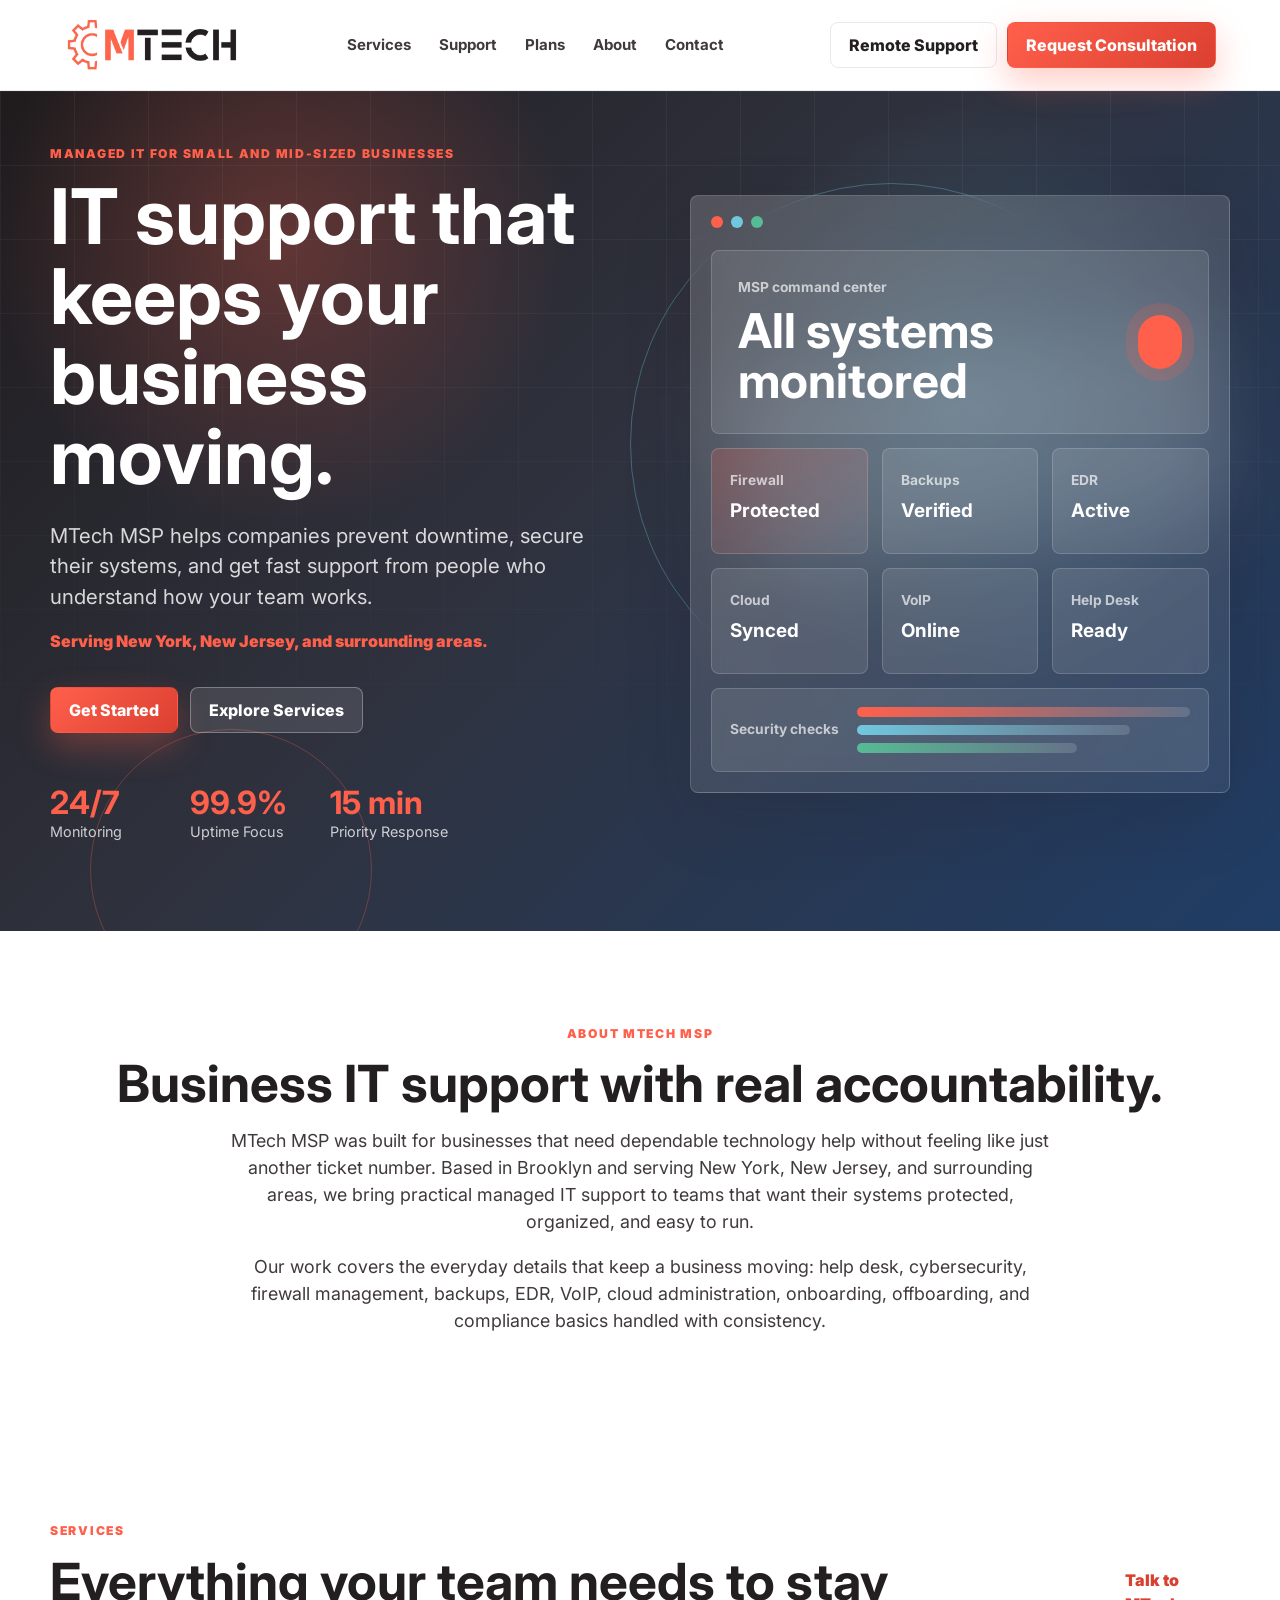
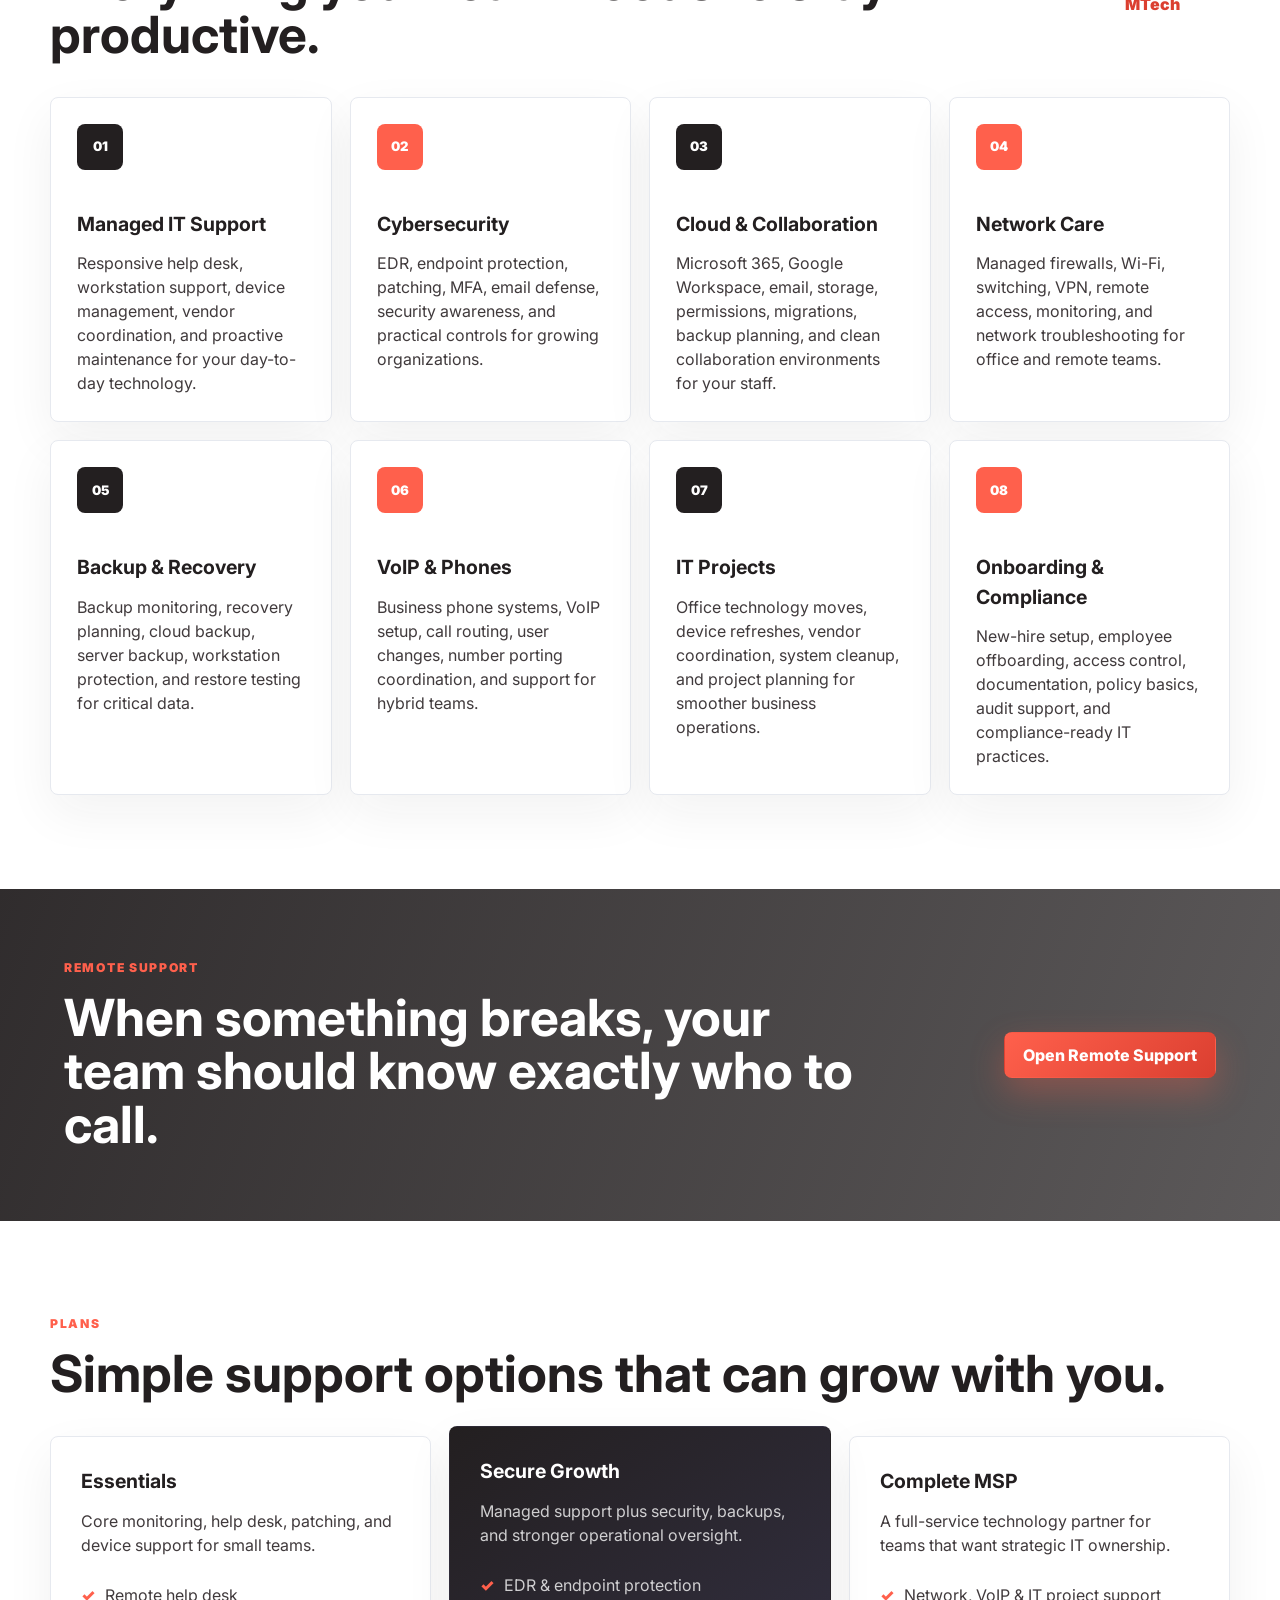
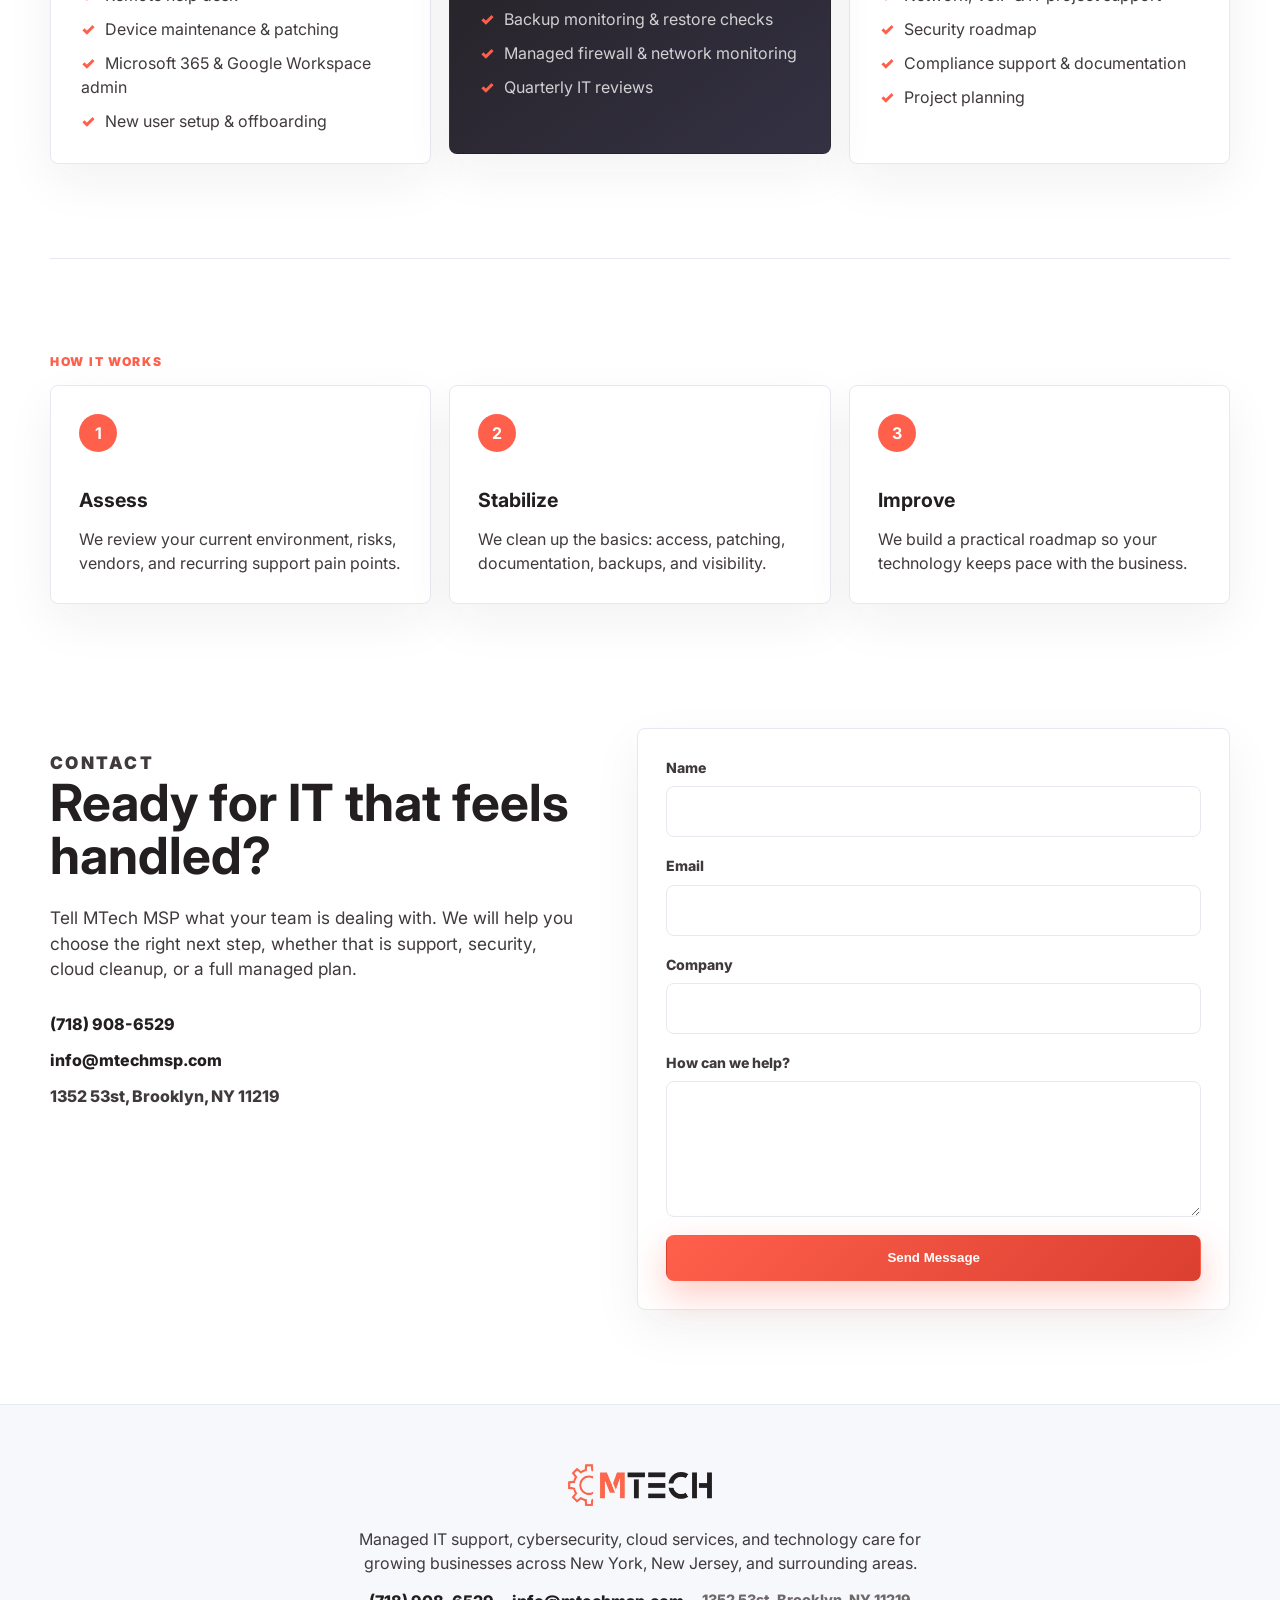
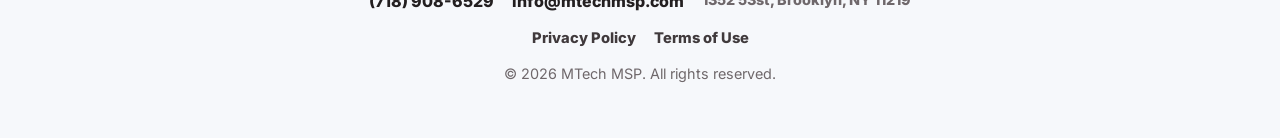
==== index.html @ f7e315ed "Launch MTech MSP website" ====
<!doctype html>
<html lang="en">
  <head>
    <meta charset="utf-8">
    <meta name="viewport" content="width=device-width, initial-scale=1">
    <meta name="description" content="MTech MSP provides managed IT support, cybersecurity, firewall management, backup, EDR, VoIP, cloud services, onboarding, offboarding, and compliance support for businesses in New York, New Jersey, and surrounding areas.">
    <title>MTech MSP | Managed IT Support</title>
    <link rel="icon" href="favicon.ico" sizes="any">
    <link rel="icon" type="image/png" href="assets/favicon.png">
    <link rel="preconnect" href="https://fonts.googleapis.com">
    <link rel="preconnect" href="https://fonts.gstatic.com" crossorigin>
    <link href="https://fonts.googleapis.com/css2?family=Inter:wght@400;500;600;700;800&display=swap" rel="stylesheet">
    <link rel="stylesheet" href="styles.css">
  </head>
  <body>
    <header class="site-header">
      <a class="brand" href="#top" aria-label="MTech MSP home">
        <img src="assets/mtech-logo-transparent.png" alt="MTech MSP logo">
      </a>
      <button class="nav-toggle" type="button" aria-label="Open navigation" aria-expanded="false">
        <span></span>
        <span></span>
        <span></span>
      </button>
      <nav class="site-nav" aria-label="Main navigation">
        <a href="#services">Services</a>
        <a href="#support">Support</a>
        <a href="#plans">Plans</a>
        <a href="#about">About</a>
        <a href="#contact">Contact</a>
      </nav>
      <div class="header-actions">
        <a class="button button-ghost" href="https://mtechmsp.screenconnect.com/" target="_blank" rel="noopener">Remote Support</a>
        <a class="button button-primary" href="#contact">Request Consultation</a>
      </div>
    </header>

    <main id="top">
      <section class="hero">
        <div class="hero-grid" aria-hidden="true"></div>
        <div class="hero-inner">
          <div class="hero-copy">
            <p class="eyebrow">Managed IT for small and mid-sized businesses</p>
            <h1>IT support that keeps your business moving.</h1>
            <p class="hero-text">MTech MSP helps companies prevent downtime, secure their systems, and get fast support from people who understand how your team works.</p>
            <p class="service-area">Serving New York, New Jersey, and surrounding areas.</p>
            <div class="hero-actions">
              <a class="button button-primary" href="#contact">Get Started</a>
              <a class="button button-secondary" href="#services">Explore Services</a>
            </div>
            <div class="hero-stats" aria-label="MTech service highlights">
              <div>
                <strong>24/7</strong>
                <span>Monitoring</span>
              </div>
              <div>
                <strong>99.9%</strong>
                <span>Uptime Focus</span>
              </div>
              <div>
                <strong>15 min</strong>
                <span>Priority Response</span>
              </div>
            </div>
          </div>

          <div class="hero-visual" aria-label="MTech MSP command center">
            <div class="screen">
              <div class="screen-top">
                <span></span>
                <span></span>
                <span></span>
              </div>
              <div class="command-header">
                <div>
                  <p>MSP command center</p>
                  <strong>All systems monitored</strong>
                </div>
                <span class="command-pulse" aria-hidden="true"></span>
              </div>
              <div class="command-grid">
                <div class="command-tile is-secure">
                  <span>Firewall</span>
                  <strong>Protected</strong>
                </div>
                <div class="command-tile">
                  <span>Backups</span>
                  <strong>Verified</strong>
                </div>
                <div class="command-tile">
                  <span>EDR</span>
                  <strong>Active</strong>
                </div>
                <div class="command-tile">
                  <span>Cloud</span>
                  <strong>Synced</strong>
                </div>
                <div class="command-tile">
                  <span>VoIP</span>
                  <strong>Online</strong>
                </div>
                <div class="command-tile">
                  <span>Help Desk</span>
                  <strong>Ready</strong>
                </div>
              </div>
              <div class="command-footer">
                <span>Security checks</span>
                <div class="command-bars" aria-hidden="true">
                  <i></i>
                  <i></i>
                  <i></i>
                </div>
              </div>
            </div>
          </div>
        </div>
      </section>

      <section class="intro" id="about">
        <div class="section-kicker">About MTech MSP</div>
        <h2>Business IT support with real accountability.</h2>
        <p>MTech MSP was built for businesses that need dependable technology help without feeling like just another ticket number. Based in Brooklyn and serving New York, New Jersey, and surrounding areas, we bring practical managed IT support to teams that want their systems protected, organized, and easy to run.</p>
        <p>Our work covers the everyday details that keep a business moving: help desk, cybersecurity, firewall management, backups, EDR, VoIP, cloud administration, onboarding, offboarding, and compliance basics handled with consistency.</p>
      </section>

      <section class="services" id="services">
        <div class="section-heading">
          <div>
            <p class="section-kicker">Services</p>
            <h2>Everything your team needs to stay productive.</h2>
          </div>
          <a class="text-link" href="#contact">Talk to MTech</a>
        </div>
        <div class="service-grid">
          <article class="service-card">
            <span class="icon">01</span>
            <h3>Managed IT Support</h3>
            <p>Responsive help desk, workstation support, device management, vendor coordination, and proactive maintenance for your day-to-day technology.</p>
          </article>
          <article class="service-card">
            <span class="icon">02</span>
            <h3>Cybersecurity</h3>
            <p>EDR, endpoint protection, patching, MFA, email defense, security awareness, and practical controls for growing organizations.</p>
          </article>
          <article class="service-card">
            <span class="icon">03</span>
            <h3>Cloud & Collaboration</h3>
            <p>Microsoft 365, Google Workspace, email, storage, permissions, migrations, backup planning, and clean collaboration environments for your staff.</p>
          </article>
          <article class="service-card">
            <span class="icon">04</span>
            <h3>Network Care</h3>
            <p>Managed firewalls, Wi-Fi, switching, VPN, remote access, monitoring, and network troubleshooting for office and remote teams.</p>
          </article>
          <article class="service-card">
            <span class="icon">05</span>
            <h3>Backup & Recovery</h3>
            <p>Backup monitoring, recovery planning, cloud backup, server backup, workstation protection, and restore testing for critical data.</p>
          </article>
          <article class="service-card">
            <span class="icon">06</span>
            <h3>VoIP & Phones</h3>
            <p>Business phone systems, VoIP setup, call routing, user changes, number porting coordination, and support for hybrid teams.</p>
          </article>
          <article class="service-card">
            <span class="icon">07</span>
            <h3>IT Projects</h3>
            <p>Office technology moves, device refreshes, vendor coordination, system cleanup, and project planning for smoother business operations.</p>
          </article>
          <article class="service-card">
            <span class="icon">08</span>
            <h3>Onboarding & Compliance</h3>
            <p>New-hire setup, employee offboarding, access control, documentation, policy basics, audit support, and compliance-ready IT practices.</p>
          </article>
        </div>
      </section>

      <section class="support-band" id="support">
        <div>
          <p class="section-kicker">Remote support</p>
          <h2>When something breaks, your team should know exactly who to call.</h2>
        </div>
        <a class="button button-primary" href="https://mtechmsp.screenconnect.com/" target="_blank" rel="noopener">Open Remote Support</a>
      </section>

      <section class="plans" id="plans">
        <div class="section-heading">
          <div>
            <p class="section-kicker">Plans</p>
            <h2>Simple support options that can grow with you.</h2>
          </div>
        </div>
        <div class="plan-grid">
          <article class="plan-card">
            <h3>Essentials</h3>
            <p>Core monitoring, help desk, patching, and device support for small teams.</p>
            <ul>
              <li>Remote help desk</li>
              <li>Device maintenance & patching</li>
              <li>Microsoft 365 & Google Workspace admin</li>
              <li>New user setup & offboarding</li>
            </ul>
          </article>
          <article class="plan-card featured">
            <h3>Secure Growth</h3>
            <p>Managed support plus security, backups, and stronger operational oversight.</p>
            <ul>
              <li>EDR & endpoint protection</li>
              <li>Backup monitoring & restore checks</li>
              <li>Managed firewall & network monitoring</li>
              <li>Quarterly IT reviews</li>
            </ul>
          </article>
          <article class="plan-card">
            <h3>Complete MSP</h3>
            <p>A full-service technology partner for teams that want strategic IT ownership.</p>
            <ul>
              <li>Network, VoIP & IT project support</li>
              <li>Security roadmap</li>
              <li>Compliance support & documentation</li>
              <li>Project planning</li>
            </ul>
          </article>
        </div>
      </section>

      <section class="process">
        <p class="section-kicker">How it works</p>
        <div class="process-grid">
          <div>
            <strong>1</strong>
            <h3>Assess</h3>
            <p>We review your current environment, risks, vendors, and recurring support pain points.</p>
          </div>
          <div>
            <strong>2</strong>
            <h3>Stabilize</h3>
            <p>We clean up the basics: access, patching, documentation, backups, and visibility.</p>
          </div>
          <div>
            <strong>3</strong>
            <h3>Improve</h3>
            <p>We build a practical roadmap so your technology keeps pace with the business.</p>
          </div>
        </div>
      </section>

      <section class="contact" id="contact">
        <div class="contact-copy">
          <p class="section-kicker">Contact</p>
          <h2>Ready for IT that feels handled?</h2>
          <p>Tell MTech MSP what your team is dealing with. We will help you choose the right next step, whether that is support, security, cloud cleanup, or a full managed plan.</p>
          <div class="contact-details" aria-label="MTech MSP contact details">
            <a href="tel:17189086529">(718) 908-6529</a>
            <a href="mailto:info@mtechmsp.com">info@mtechmsp.com</a>
            <address>1352 53st, Brooklyn, NY 11219</address>
          </div>
        </div>
        <form class="contact-form" action="mailto:info@mtechmsp.com" method="post" enctype="text/plain">
          <label>
            Name
            <input type="text" name="name" autocomplete="name" required>
          </label>
          <label>
            Email
            <input type="email" name="email" autocomplete="email" required>
          </label>
          <label>
            Company
            <input type="text" name="company" autocomplete="organization">
          </label>
          <label>
            How can we help?
            <textarea name="message" rows="5" required></textarea>
          </label>
          <button class="button button-primary" type="submit">Send Message</button>
        </form>
      </section>
    </main>

    <footer class="site-footer">
      <img src="assets/mtech-logo-transparent.png" alt="MTech MSP logo">
      <p>Managed IT support, cybersecurity, cloud services, and technology care for growing businesses across New York, New Jersey, and surrounding areas.</p>
      <div class="footer-contact">
        <a href="tel:17189086529">(718) 908-6529</a>
        <a href="mailto:info@mtechmsp.com">info@mtechmsp.com</a>
        <span>1352 53st, Brooklyn, NY 11219</span>
      </div>
      <div class="footer-links">
        <a href="privacy.html">Privacy Policy</a>
        <a href="terms.html">Terms of Use</a>
      </div>
      <span>&copy; 2026 MTech MSP. All rights reserved.</span>
    </footer>

    <script src="script.js"></script>
  </body>
</html>
---- styles.css ----
:root {
  --coral: #ff604c;
  --coral-dark: #db3f30;
  --ink: #231f20;
  --ink-soft: #403a3c;
  --paper: #ffffff;
  --mist: #f6f8fb;
  --line: #e6e9ef;
  --blue: #476fba;
  --cyan: #70c8df;
  --green: #57bb95;
  --shadow: 0 24px 70px rgba(35, 31, 32, 0.14);
}

* {
  box-sizing: border-box;
}

html {
  scroll-behavior: smooth;
}

body {
  margin: 0;
  color: var(--ink);
  background: var(--paper);
  font-family: Inter, Arial, sans-serif;
  line-height: 1.5;
}

img {
  display: block;
  max-width: 100%;
}

a {
  color: inherit;
  text-decoration: none;
}

.site-header {
  position: sticky;
  top: 0;
  z-index: 20;
  display: grid;
  grid-template-columns: auto 1fr auto;
  align-items: center;
  gap: 28px;
  min-height: 88px;
  padding: 16px clamp(20px, 5vw, 72px);
  background: rgba(255, 255, 255, 0.92);
  border-bottom: 1px solid rgba(230, 233, 239, 0.9);
  backdrop-filter: blur(18px);
}

.brand img {
  width: 176px;
  height: 58px;
  object-fit: contain;
  object-position: left center;
}

.site-nav,
.header-actions,
.hero-actions,
.hero-stats,
.section-heading {
  display: flex;
  align-items: center;
}

.site-nav {
  justify-content: center;
  gap: 28px;
  font-size: 0.94rem;
  font-weight: 700;
  color: var(--ink-soft);
}

.site-nav a {
  position: relative;
  padding: 10px 0;
}

.site-nav a::after {
  position: absolute;
  right: 0;
  bottom: 4px;
  left: 0;
  height: 2px;
  content: "";
  background: var(--coral);
  transform: scaleX(0);
  transform-origin: center;
  transition: transform 180ms ease;
}

.site-nav a:hover::after {
  transform: scaleX(1);
}

.header-actions {
  gap: 10px;
}

.button {
  display: inline-flex;
  align-items: center;
  justify-content: center;
  min-height: 46px;
  padding: 0 18px;
  border: 1px solid transparent;
  border-radius: 8px;
  font-weight: 800;
  white-space: nowrap;
  transition: transform 180ms ease, box-shadow 180ms ease, background 180ms ease;
}

.button:hover {
  transform: translateY(-2px);
}

.button-primary {
  color: #fff;
  background: linear-gradient(135deg, var(--coral), var(--coral-dark));
  box-shadow: 0 14px 34px rgba(255, 96, 76, 0.32);
}

.button-secondary {
  color: var(--paper);
  border-color: rgba(255, 255, 255, 0.3);
  background: rgba(255, 255, 255, 0.11);
}

.button-ghost {
  color: var(--ink);
  border-color: var(--line);
  background: var(--paper);
}

.nav-toggle {
  display: none;
  width: 44px;
  height: 44px;
  padding: 10px;
  border: 1px solid var(--line);
  border-radius: 8px;
  background: var(--paper);
}

.nav-toggle span {
  display: block;
  height: 2px;
  margin: 5px 0;
  background: var(--ink);
}

.hero {
  position: relative;
  min-height: 720px;
  overflow: hidden;
  color: var(--paper);
  background:
    radial-gradient(circle at 76% 36%, rgba(112, 200, 223, 0.22), transparent 26%),
    radial-gradient(circle at 22% 18%, rgba(255, 96, 76, 0.28), transparent 24%),
    linear-gradient(135deg, #1f1b1d 0%, #2f323e 46%, #203d66 100%);
}

.hero-grid {
  position: absolute;
  inset: 0;
  opacity: 0.42;
  background-image:
    linear-gradient(90deg, rgba(255, 255, 255, 0.12) 1px, transparent 1px),
    linear-gradient(rgba(255, 255, 255, 0.12) 1px, transparent 1px);
  background-size: 74px 74px;
  mask-image: linear-gradient(to bottom, #000 0%, transparent 86%);
}

.hero::before,
.hero::after {
  position: absolute;
  content: "";
  border: 1px solid rgba(112, 200, 223, 0.35);
  border-radius: 999px;
}

.hero::before {
  width: 520px;
  height: 520px;
  top: 92px;
  right: 10%;
}

.hero::after {
  width: 280px;
  height: 280px;
  bottom: -80px;
  left: 7%;
  border-color: rgba(255, 96, 76, 0.3);
}

.hero-inner {
  position: relative;
  z-index: 2;
  display: grid;
  grid-template-columns: minmax(0, 1fr) minmax(360px, 540px);
  gap: 60px;
  align-items: center;
  width: min(1180px, calc(100% - 40px));
  min-height: 720px;
  margin: 0 auto;
  padding: 54px 0 88px;
}

.eyebrow,
.section-kicker {
  margin: 0 0 14px;
  color: var(--coral);
  font-size: 0.76rem;
  font-weight: 900;
  letter-spacing: 0.14em;
  text-transform: uppercase;
}

.hero h1,
.intro h2,
.section-heading h2,
.support-band h2,
.contact h2 {
  margin: 0;
  line-height: 1.04;
  letter-spacing: 0;
}

.hero h1 {
  max-width: 780px;
  font-size: clamp(3.1rem, 6vw, 5.7rem);
}

.hero-text {
  max-width: 640px;
  margin: 24px 0 0;
  color: rgba(255, 255, 255, 0.82);
  font-size: clamp(1.05rem, 2vw, 1.28rem);
}

.service-area {
  margin: 16px 0 0;
  color: var(--coral);
  font-weight: 900;
}

.hero-actions {
  flex-wrap: wrap;
  gap: 12px;
  margin-top: 34px;
}

.hero-stats {
  flex-wrap: wrap;
  gap: 28px;
  margin-top: 54px;
}

.hero-stats div {
  min-width: 112px;
}

.hero-stats strong {
  display: block;
  color: var(--coral);
  font-size: 2rem;
  line-height: 1;
}

.hero-stats span {
  color: rgba(255, 255, 255, 0.76);
  font-size: 0.9rem;
}

.hero-visual {
  position: relative;
  min-height: 470px;
}

.hero-visual::before {
  position: absolute;
  inset: 26% 0 auto 8%;
  height: 190px;
  content: "";
  background: rgba(255, 255, 255, 0.1);
  filter: blur(34px);
  transform: rotate(-8deg);
}

.screen {
  position: relative;
  margin-left: auto;
  padding: 20px;
  border: 1px solid rgba(255, 255, 255, 0.18);
  border-radius: 8px;
  background: linear-gradient(145deg, rgba(255, 255, 255, 0.18), rgba(255, 255, 255, 0.07));
  box-shadow: var(--shadow);
  backdrop-filter: blur(16px);
}

.screen-top {
  display: flex;
  gap: 8px;
  margin-bottom: 22px;
}

.screen-top span,
.command-pulse {
  width: 12px;
  height: 12px;
  border-radius: 999px;
  background: var(--coral);
}

.screen-top span:nth-child(2) {
  background: var(--cyan);
}

.screen-top span:nth-child(3) {
  background: var(--green);
}

.command-header,
.command-tile,
.command-footer {
  border: 1px solid rgba(255, 255, 255, 0.16);
  border-radius: 8px;
  background: rgba(255, 255, 255, 0.1);
}

.command-header {
  display: flex;
  align-items: center;
  justify-content: space-between;
  min-height: 132px;
  padding: 26px;
}

.command-header p,
.command-tile span,
.command-footer span {
  margin: 0;
  color: rgba(255, 255, 255, 0.68);
  font-size: 0.86rem;
  font-weight: 700;
}

.command-header strong {
  display: block;
  margin-top: 8px;
  font-size: clamp(1.9rem, 4vw, 3rem);
  line-height: 1.05;
}

.command-pulse {
  width: 54px;
  height: 54px;
  box-shadow: 0 0 0 12px rgba(255, 96, 76, 0.18);
}

.command-grid {
  display: grid;
  grid-template-columns: repeat(3, minmax(0, 1fr));
  gap: 14px;
  margin: 14px 0;
}

.command-tile {
  min-height: 106px;
  padding: 18px;
}

.command-tile strong {
  display: block;
  margin-top: 9px;
  color: #fff;
  font-size: 1.18rem;
  line-height: 1.12;
}

.command-tile.is-secure {
  background: linear-gradient(145deg, rgba(255, 96, 76, 0.22), rgba(255, 255, 255, 0.08));
}

.command-footer {
  display: flex;
  align-items: center;
  justify-content: space-between;
  gap: 18px;
  padding: 18px;
}

.command-bars {
  display: grid;
  flex: 1;
  max-width: 340px;
  gap: 8px;
}

.command-bars i {
  display: block;
  height: 10px;
  border-radius: 999px;
  background: linear-gradient(90deg, var(--coral), rgba(255, 255, 255, 0.14));
}

.command-bars i:nth-child(2) {
  width: 82%;
  background: linear-gradient(90deg, var(--cyan), rgba(255, 255, 255, 0.14));
}

.command-bars i:nth-child(3) {
  width: 66%;
  background: linear-gradient(90deg, var(--green), rgba(255, 255, 255, 0.14));
}

.intro,
.services,
.plans,
.process,
.contact {
  width: min(1180px, calc(100% - 40px));
  margin: 0 auto;
  padding: 94px 0;
}

.intro {
  text-align: center;
}

.intro h2,
.section-heading h2,
.support-band h2,
.contact h2 {
  font-size: clamp(2rem, 4vw, 3.4rem);
}

.intro p {
  max-width: 820px;
  margin: 18px auto 0;
  color: var(--ink-soft);
  font-size: 1.12rem;
}

.section-heading {
  justify-content: space-between;
  gap: 26px;
  margin-bottom: 36px;
}

.text-link {
  color: var(--coral-dark);
  font-weight: 900;
}

.service-grid,
.plan-grid,
.process-grid {
  display: grid;
  gap: 18px;
}

.service-grid {
  grid-template-columns: repeat(4, minmax(0, 1fr));
}

.service-card,
.plan-card,
.process-grid div,
.contact-form {
  border: 1px solid var(--line);
  border-radius: 8px;
  background: var(--paper);
  box-shadow: 0 18px 50px rgba(35, 31, 32, 0.06);
}

.service-card {
  min-height: 284px;
  padding: 26px;
}

.icon {
  display: inline-flex;
  align-items: center;
  justify-content: center;
  width: 46px;
  height: 46px;
  margin-bottom: 40px;
  border-radius: 8px;
  color: #fff;
  background: var(--ink);
  font-size: 0.82rem;
  font-weight: 900;
}

.service-card:nth-child(even) .icon {
  background: var(--coral);
}

.service-card h3,
.plan-card h3,
.process-grid h3 {
  margin: 0 0 12px;
  font-size: 1.22rem;
}

.service-card p,
.plan-card p,
.process-grid p,
.contact-copy p {
  margin: 0;
  color: var(--ink-soft);
}

.support-band {
  display: flex;
  align-items: center;
  justify-content: space-between;
  gap: 30px;
  padding: 70px clamp(20px, 5vw, 72px);
  color: #fff;
  background:
    linear-gradient(110deg, rgba(35, 31, 32, 0.94), rgba(35, 31, 32, 0.74)),
    repeating-linear-gradient(45deg, rgba(255, 255, 255, 0.06) 0 1px, transparent 1px 42px);
}

.support-band .section-kicker {
  color: var(--coral);
}

.support-band h2 {
  max-width: 820px;
}

.plan-grid {
  grid-template-columns: repeat(3, minmax(0, 1fr));
}

.plan-card {
  padding: 30px;
}

.plan-card.featured {
  color: #fff;
  background: linear-gradient(145deg, var(--ink), #343144);
  border-color: transparent;
  transform: translateY(-10px);
}

.plan-card.featured p,
.plan-card.featured li {
  color: rgba(255, 255, 255, 0.78);
}

.plan-card ul {
  display: grid;
  gap: 10px;
  padding: 0;
  margin: 26px 0 0;
  list-style: none;
}

.plan-card li {
  color: var(--ink-soft);
}

.plan-card li::before {
  margin-right: 10px;
  color: var(--coral);
  content: "✓";
  font-weight: 900;
}

.process {
  border-top: 1px solid var(--line);
}

.process-grid {
  grid-template-columns: repeat(3, minmax(0, 1fr));
}

.process-grid div {
  padding: 28px;
}

.process-grid strong {
  display: inline-flex;
  align-items: center;
  justify-content: center;
  width: 38px;
  height: 38px;
  margin-bottom: 34px;
  border-radius: 999px;
  color: #fff;
  background: var(--coral);
}

.contact {
  display: grid;
  grid-template-columns: minmax(0, 0.9fr) minmax(360px, 1fr);
  gap: 54px;
  align-items: start;
  padding-top: 30px;
}

.contact-copy p {
  max-width: 560px;
  margin-top: 22px;
  font-size: 1.08rem;
}

.contact-details {
  display: grid;
  gap: 12px;
  margin-top: 30px;
  color: var(--ink);
  font-weight: 800;
}

.contact-details a {
  width: fit-content;
}

.contact-details a:hover,
.footer-contact a:hover {
  color: var(--coral-dark);
}

.contact-details address {
  font-style: normal;
  color: var(--ink-soft);
}

.contact-form {
  display: grid;
  gap: 18px;
  padding: 28px;
}

.contact-form label {
  display: grid;
  gap: 8px;
  color: var(--ink-soft);
  font-size: 0.88rem;
  font-weight: 800;
}

.contact-form input,
.contact-form textarea {
  width: 100%;
  border: 1px solid var(--line);
  border-radius: 8px;
  padding: 14px 14px;
  color: var(--ink);
  font: inherit;
  resize: vertical;
}

.contact-form input:focus,
.contact-form textarea:focus {
  outline: 3px solid rgba(255, 96, 76, 0.18);
  border-color: var(--coral);
}

.site-footer {
  display: grid;
  justify-items: center;
  gap: 14px;
  padding: 54px 20px;
  text-align: center;
  border-top: 1px solid var(--line);
  background: var(--mist);
}

.site-footer img {
  width: 150px;
  height: 54px;
  object-fit: contain;
}

.site-footer p {
  max-width: 620px;
  margin: 0;
  color: var(--ink-soft);
}

.footer-contact {
  display: flex;
  flex-wrap: wrap;
  justify-content: center;
  gap: 10px 18px;
  color: var(--ink);
  font-weight: 800;
}

.footer-links {
  display: flex;
  flex-wrap: wrap;
  justify-content: center;
  gap: 10px 18px;
  color: var(--ink-soft);
  font-size: 0.92rem;
  font-weight: 800;
}

.footer-links a:hover {
  color: var(--coral-dark);
}

.legal-page {
  width: min(880px, calc(100% - 40px));
  margin: 0 auto;
  padding: 86px 0 96px;
}

.legal-page h1 {
  margin: 0;
  color: var(--ink);
  font-size: clamp(2.4rem, 5vw, 4.4rem);
  line-height: 1.04;
}

.legal-page h2 {
  margin: 42px 0 10px;
  color: var(--ink);
  font-size: 1.28rem;
}

.legal-page p {
  margin: 0;
  color: var(--ink-soft);
  font-size: 1.03rem;
}

.legal-page a {
  color: var(--coral-dark);
  font-weight: 800;
}

.legal-updated {
  margin-top: 14px;
  font-weight: 800;
}

.site-footer span {
  color: #6f686b;
  font-size: 0.9rem;
}

@media (max-width: 1060px) {
  .site-header {
    grid-template-columns: auto auto;
  }

  .nav-toggle {
    display: block;
    justify-self: end;
  }

  .site-nav,
  .header-actions {
    display: none;
  }

  .site-header.nav-open .site-nav,
  .site-header.nav-open .header-actions {
    display: grid;
    grid-column: 1 / -1;
    justify-items: start;
  }

  .site-header.nav-open .site-nav {
    gap: 10px;
    padding-top: 12px;
  }

  .site-header.nav-open .header-actions {
    gap: 10px;
  }

  .hero-inner,
  .contact {
    grid-template-columns: 1fr;
  }

  .hero-visual {
    min-height: auto;
  }

  .screen {
    max-width: 560px;
    margin: 0;
  }

  .service-grid,
  .plan-grid {
    grid-template-columns: repeat(2, minmax(0, 1fr));
  }
}

@media (max-width: 720px) {
  .site-header {
    min-height: 76px;
    padding: 12px 20px;
  }

  .brand img {
    width: 132px;
    height: 48px;
  }

  .hero,
  .hero-inner {
    min-height: auto;
  }

  .hero-inner {
    width: min(100% - 32px, 1180px);
    padding: 48px 0 64px;
  }

  .hero h1 {
    font-size: clamp(2.6rem, 13vw, 4rem);
  }

  .hero-stats {
    gap: 18px;
    margin-top: 38px;
  }

  .hero-stats div {
    min-width: 94px;
  }

  .hero-stats strong {
    font-size: 1.55rem;
  }

  .support-band,
  .section-heading {
    align-items: stretch;
    flex-direction: column;
  }

  .command-grid {
    grid-template-columns: repeat(2, minmax(0, 1fr));
  }

  .command-footer {
    align-items: stretch;
    flex-direction: column;
  }

  .intro,
  .services,
  .plans,
  .process,
  .contact {
    width: min(100% - 32px, 1180px);
    padding: 64px 0;
  }

  .service-grid,
  .plan-grid,
  .process-grid {
    grid-template-columns: 1fr;
  }

  .plan-card.featured {
    transform: none;
  }

  .contact {
    gap: 30px;
    padding-top: 20px;
  }

  .contact-form {
    padding: 20px;
  }
}
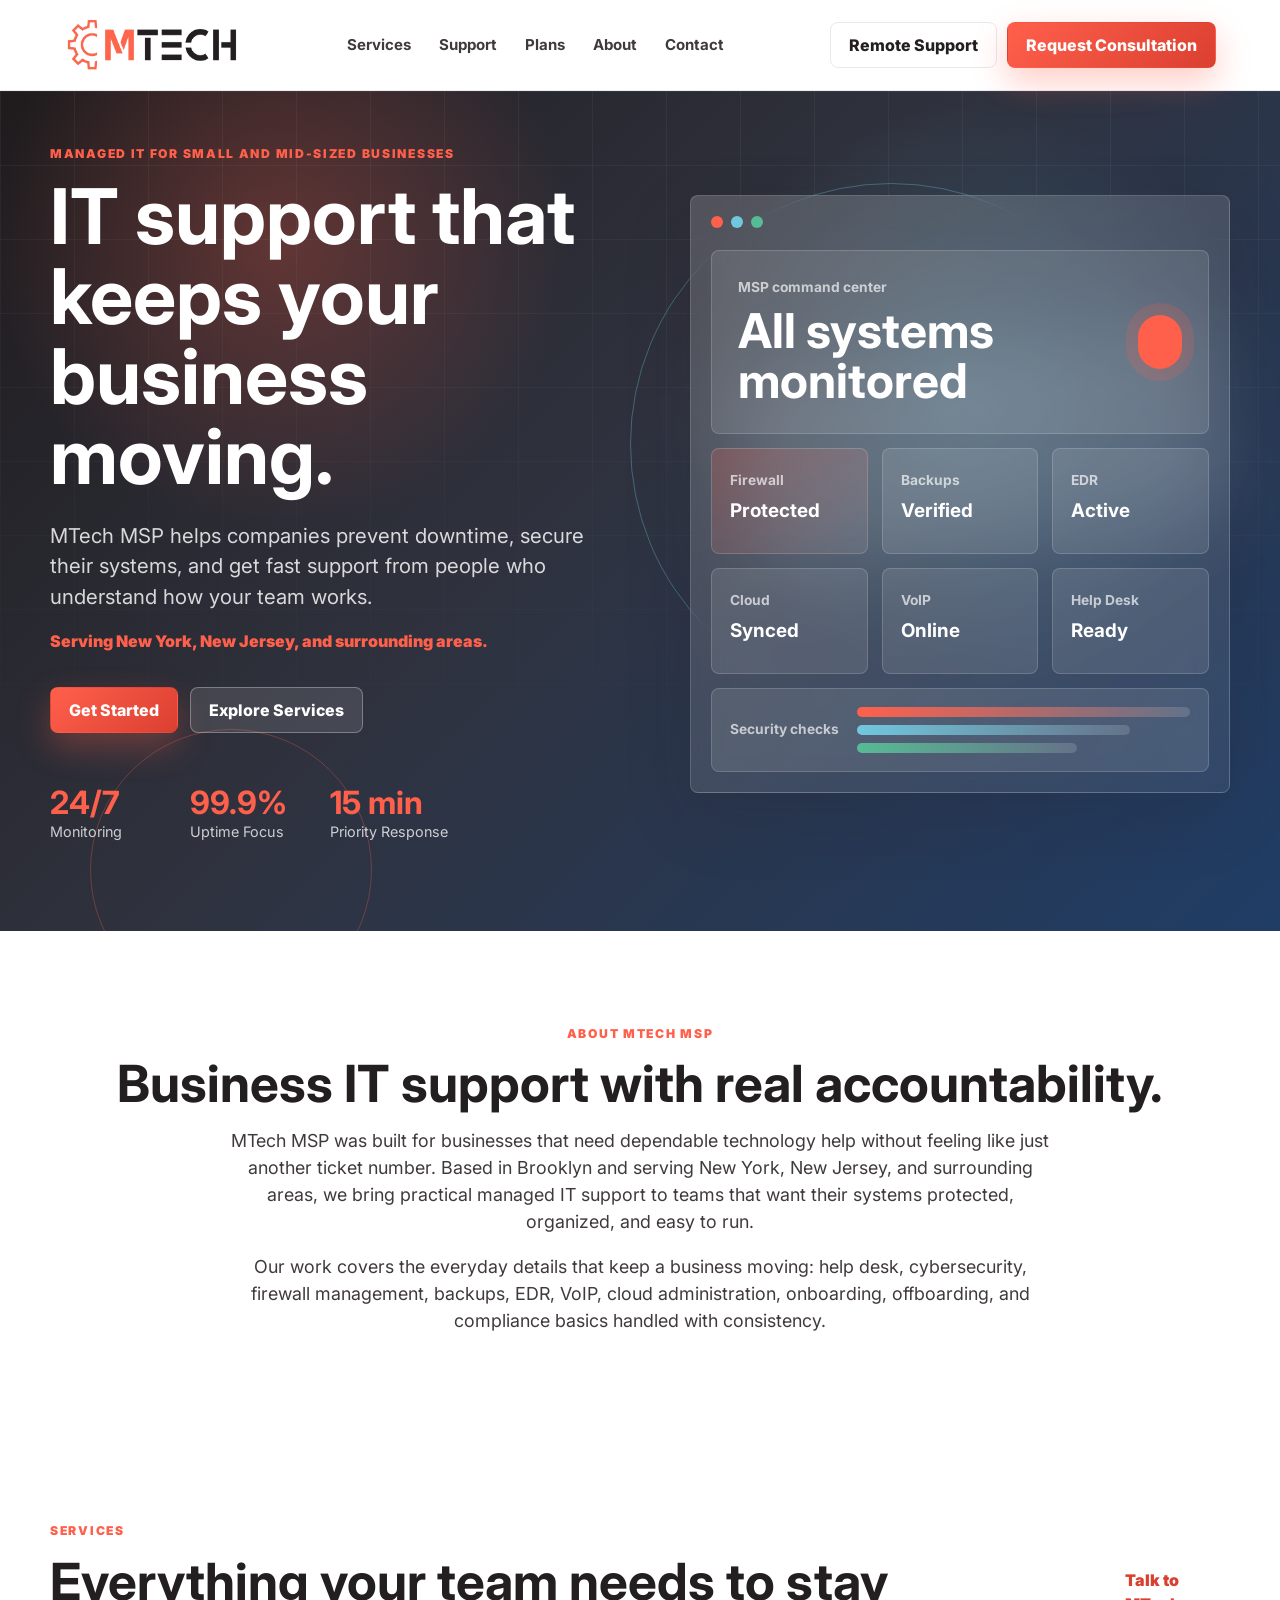
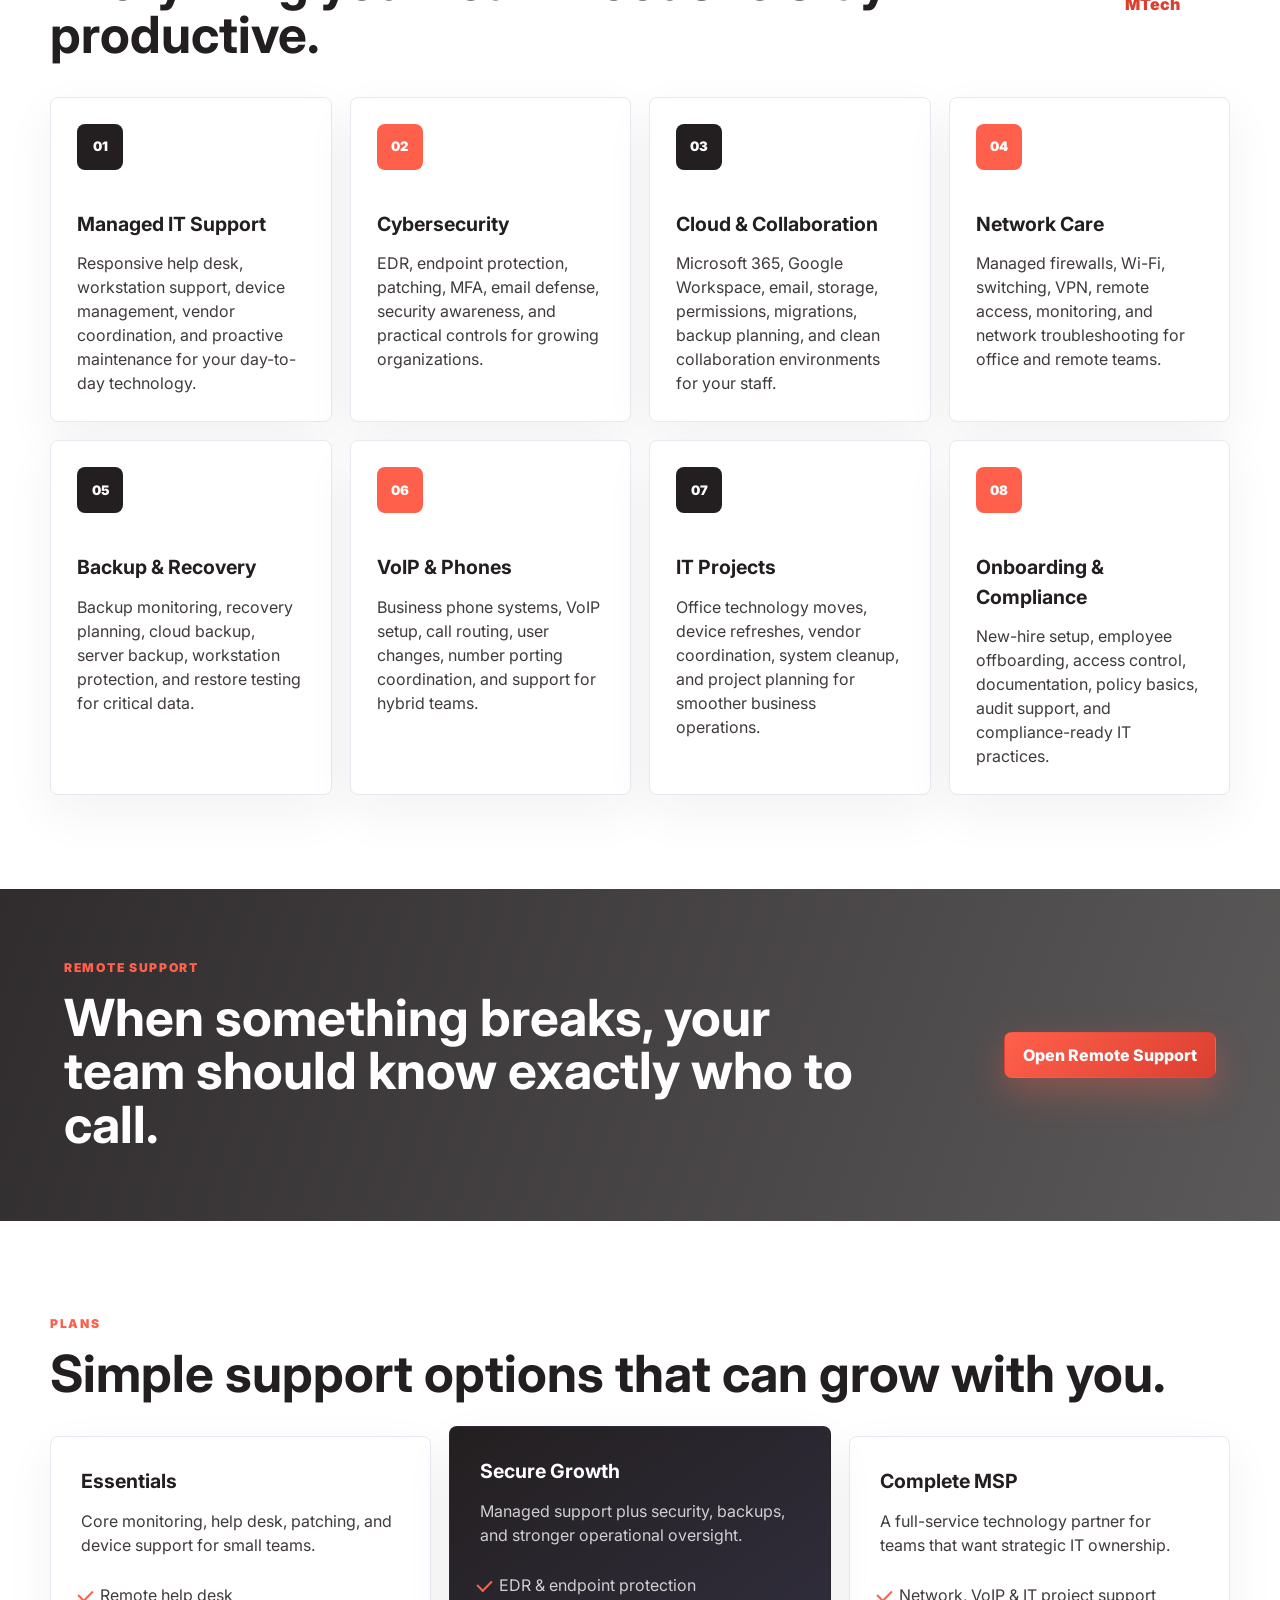
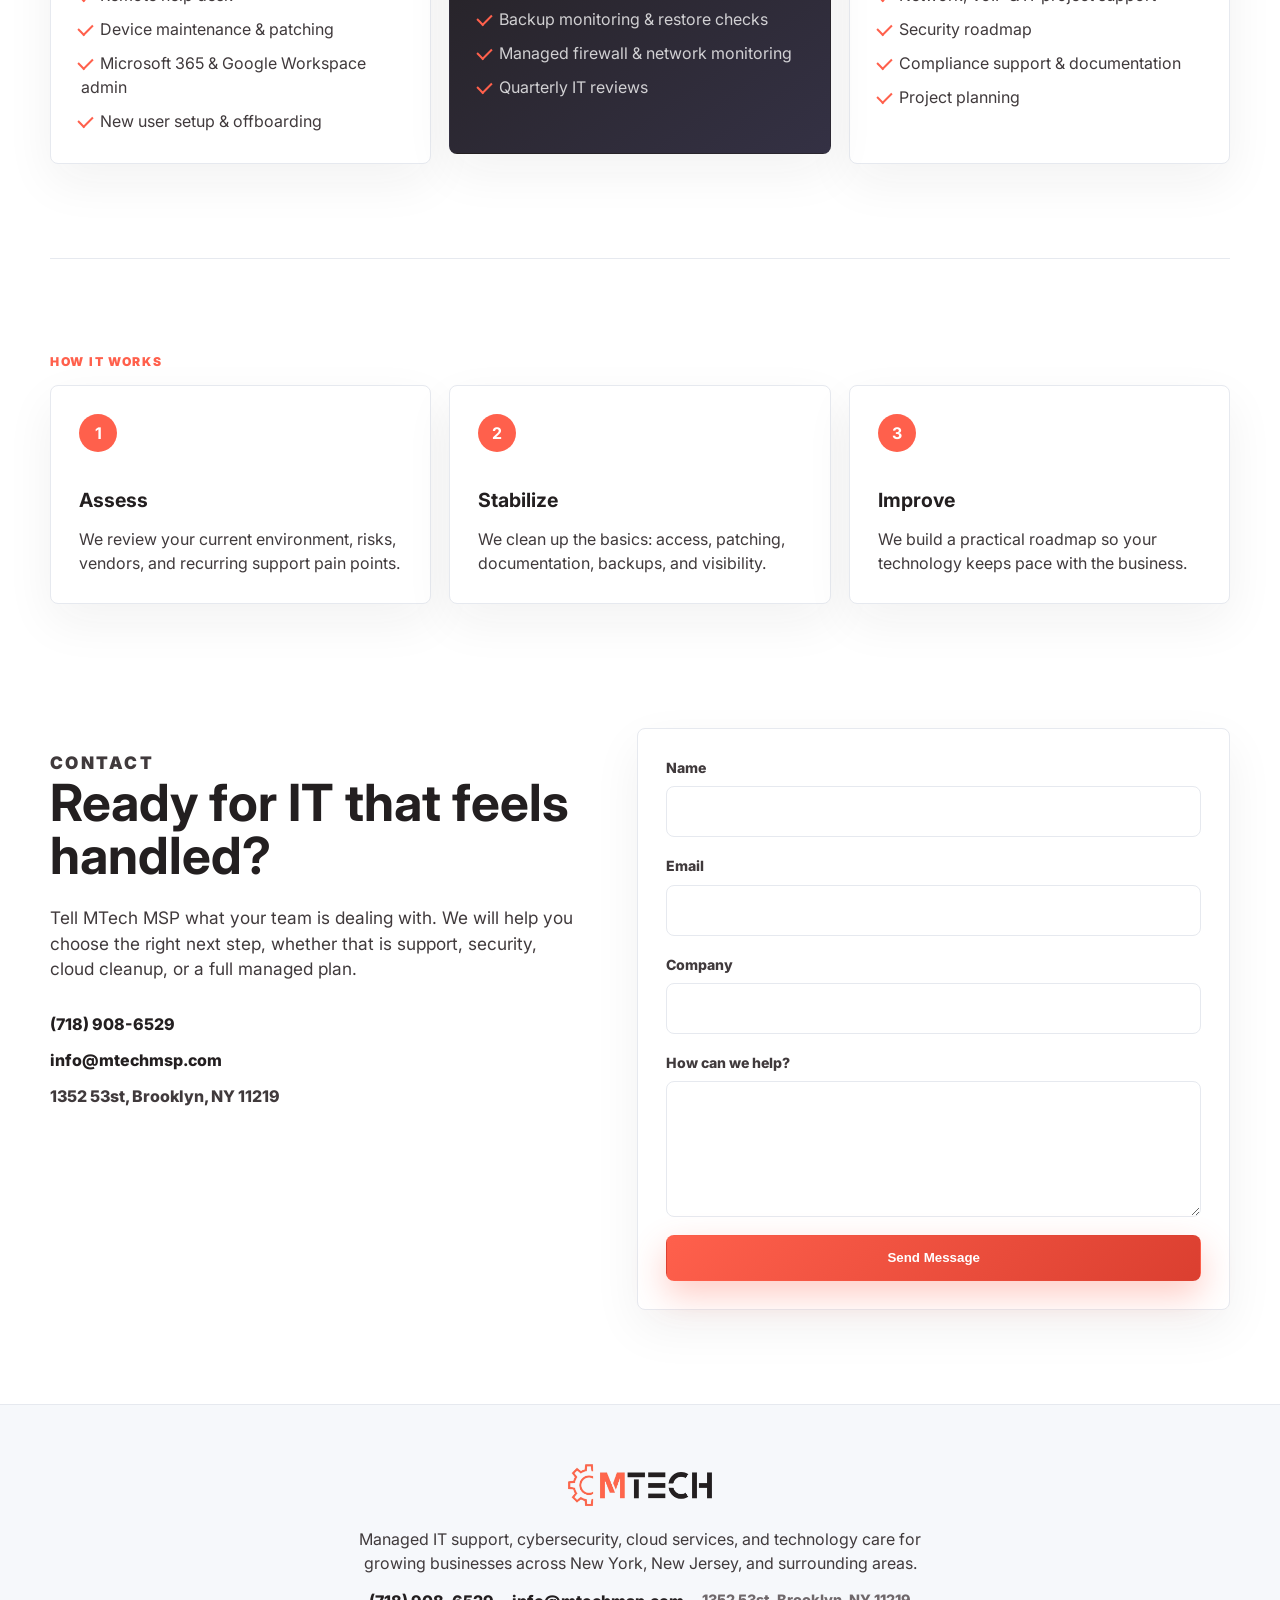
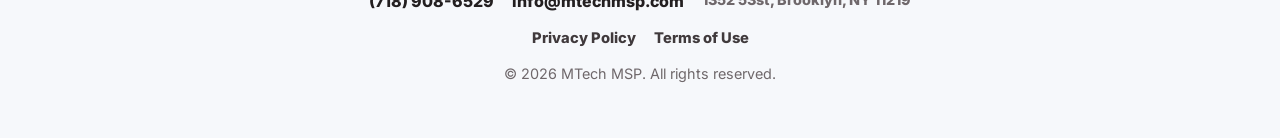
==== commit 23db7c79: "Simplify mobile hero layout" ====
--- a/index.html
+++ b/index.html
@@ -62,6 +62,13 @@
                 <span>Priority Response</span>
               </div>
             </div>
+            <div class="mobile-service-strip" aria-label="MTech managed services">
+              <span>Firewall</span>
+              <span>Backups</span>
+              <span>EDR</span>
+              <span>Cloud</span>
+              <span>Help Desk</span>
+            </div>
           </div>
 
           <div class="hero-visual" aria-label="MTech MSP command center">
--- a/styles.css
+++ b/styles.css
@@ -26,6 +26,7 @@
   background: var(--paper);
   font-family: Inter, Arial, sans-serif;
   line-height: 1.5;
+  overflow-x: hidden;
 }
 
 img {
@@ -279,6 +280,10 @@
   font-size: 0.9rem;
 }
 
+.mobile-service-strip {
+  display: none;
+}
+
 .hero-visual {
   position: relative;
   min-height: 470px;
@@ -572,10 +577,14 @@
 }
 
 .plan-card li::before {
+  display: inline-block;
+  width: 7px;
+  height: 12px;
   margin-right: 10px;
-  color: var(--coral);
-  content: "✓";
-  font-weight: 900;
+  content: "";
+  border-right: 2px solid var(--coral);
+  border-bottom: 2px solid var(--coral);
+  transform: rotate(45deg);
 }
 
 .process {
@@ -808,12 +817,27 @@
 @media (max-width: 720px) {
   .site-header {
     min-height: 76px;
-    padding: 12px 20px;
+    padding: 10px 16px;
   }
 
   .brand img {
-    width: 132px;
-    height: 48px;
+    width: 124px;
+    height: 44px;
+  }
+
+  .nav-toggle {
+    width: 42px;
+    height: 42px;
+  }
+
+  .site-header.nav-open .site-nav,
+  .site-header.nav-open .header-actions {
+    width: 100%;
+  }
+
+  .site-header.nav-open .site-nav a,
+  .site-header.nav-open .header-actions .button {
+    width: 100%;
   }
 
   .hero,
@@ -822,25 +846,88 @@
   }
 
   .hero-inner {
-    width: min(100% - 32px, 1180px);
-    padding: 48px 0 64px;
+    width: min(100% - 28px, 1180px);
+    gap: 0;
+    padding: 34px 0 42px;
   }
 
   .hero h1 {
-    font-size: clamp(2.6rem, 13vw, 4rem);
+    font-size: clamp(2.15rem, 10.2vw, 3rem);
+    line-height: 1.02;
+  }
+
+  .eyebrow,
+  .section-kicker {
+    font-size: 0.7rem;
+    line-height: 1.35;
+  }
+
+  .hero-text {
+    margin-top: 18px;
+    font-size: 1rem;
+  }
+
+  .service-area {
+    font-size: 0.95rem;
+  }
+
+  .hero-actions {
+    display: flex;
+    flex-wrap: wrap;
+    gap: 10px;
+    margin-top: 24px;
+  }
+
+  .hero-actions .button {
+    flex: 1 1 150px;
+    min-height: 48px;
+    padding: 0 14px;
   }
 
   .hero-stats {
-    gap: 18px;
-    margin-top: 38px;
+    display: grid;
+    grid-template-columns: repeat(3, minmax(0, 1fr));
+    gap: 10px;
+    margin-top: 28px;
   }
 
   .hero-stats div {
-    min-width: 94px;
+    min-width: 0;
+    padding: 12px 10px;
+    border: 1px solid rgba(255, 255, 255, 0.14);
+    border-radius: 8px;
+    background: rgba(255, 255, 255, 0.07);
   }
 
   .hero-stats strong {
-    font-size: 1.55rem;
+    font-size: 1.32rem;
+  }
+
+  .hero-stats span {
+    display: block;
+    font-size: 0.78rem;
+    line-height: 1.25;
+  }
+
+  .hero-visual {
+    display: none;
+  }
+
+  .mobile-service-strip {
+    display: flex;
+    flex-wrap: wrap;
+    gap: 8px;
+    margin-top: 22px;
+  }
+
+  .mobile-service-strip span {
+    padding: 8px 10px;
+    border: 1px solid rgba(255, 255, 255, 0.16);
+    border-radius: 8px;
+    color: rgba(255, 255, 255, 0.8);
+    background: rgba(255, 255, 255, 0.07);
+    font-size: 0.78rem;
+    font-weight: 800;
   }
 
   .support-band,
@@ -851,11 +938,51 @@
 
   .command-grid {
     grid-template-columns: repeat(2, minmax(0, 1fr));
+    gap: 10px;
+  }
+
+  .screen {
+    width: 100%;
+    padding: 14px;
+  }
+
+  .screen-top {
+    margin-bottom: 14px;
+  }
+
+  .command-header {
+    min-height: 104px;
+    padding: 18px;
+  }
+
+  .command-header strong {
+    font-size: clamp(1.55rem, 8vw, 2.15rem);
+  }
+
+  .command-pulse {
+    width: 38px;
+    height: 38px;
+    box-shadow: 0 0 0 8px rgba(255, 96, 76, 0.18);
+  }
+
+  .command-tile {
+    min-height: 82px;
+    padding: 14px;
+  }
+
+  .command-tile span,
+  .command-footer span {
+    font-size: 0.76rem;
+  }
+
+  .command-tile strong {
+    font-size: 1rem;
   }
 
   .command-footer {
     align-items: stretch;
     flex-direction: column;
+    padding: 14px;
   }
 
   .intro,
@@ -863,8 +990,29 @@
   .plans,
   .process,
   .contact {
-    width: min(100% - 32px, 1180px);
-    padding: 64px 0;
+    width: min(100% - 28px, 1180px);
+    padding: 56px 0;
+  }
+
+  .intro h2,
+  .section-heading h2,
+  .support-band h2,
+  .contact h2 {
+    font-size: clamp(1.9rem, 9vw, 2.45rem);
+  }
+
+  .intro {
+    text-align: left;
+  }
+
+  .intro p {
+    margin-left: 0;
+    margin-right: 0;
+  }
+
+  .intro p,
+  .contact-copy p {
+    font-size: 1rem;
   }
 
   .service-grid,
@@ -873,6 +1021,15 @@
     grid-template-columns: 1fr;
   }
 
+  .service-card {
+    min-height: auto;
+    padding: 22px;
+  }
+
+  .icon {
+    margin-bottom: 26px;
+  }
+
   .plan-card.featured {
     transform: none;
   }
@@ -886,3 +1043,47 @@
     padding: 20px;
   }
 }
+
+@media (max-width: 420px) {
+  .hero-inner,
+  .intro,
+  .services,
+  .plans,
+  .process,
+  .contact {
+    width: min(100% - 24px, 1180px);
+  }
+
+  .hero h1 {
+    font-size: clamp(2.1rem, 10.5vw, 2.85rem);
+  }
+
+  .hero-stats {
+    gap: 8px;
+  }
+
+  .hero-stats strong {
+    font-size: 1.16rem;
+  }
+
+  .hero-stats span {
+    font-size: 0.72rem;
+  }
+
+  .command-header {
+    align-items: flex-start;
+    gap: 16px;
+  }
+
+  .command-pulse {
+    flex: 0 0 auto;
+  }
+
+  .command-tile {
+    padding: 12px;
+  }
+
+  .command-tile strong {
+    font-size: 0.92rem;
+  }
+}
